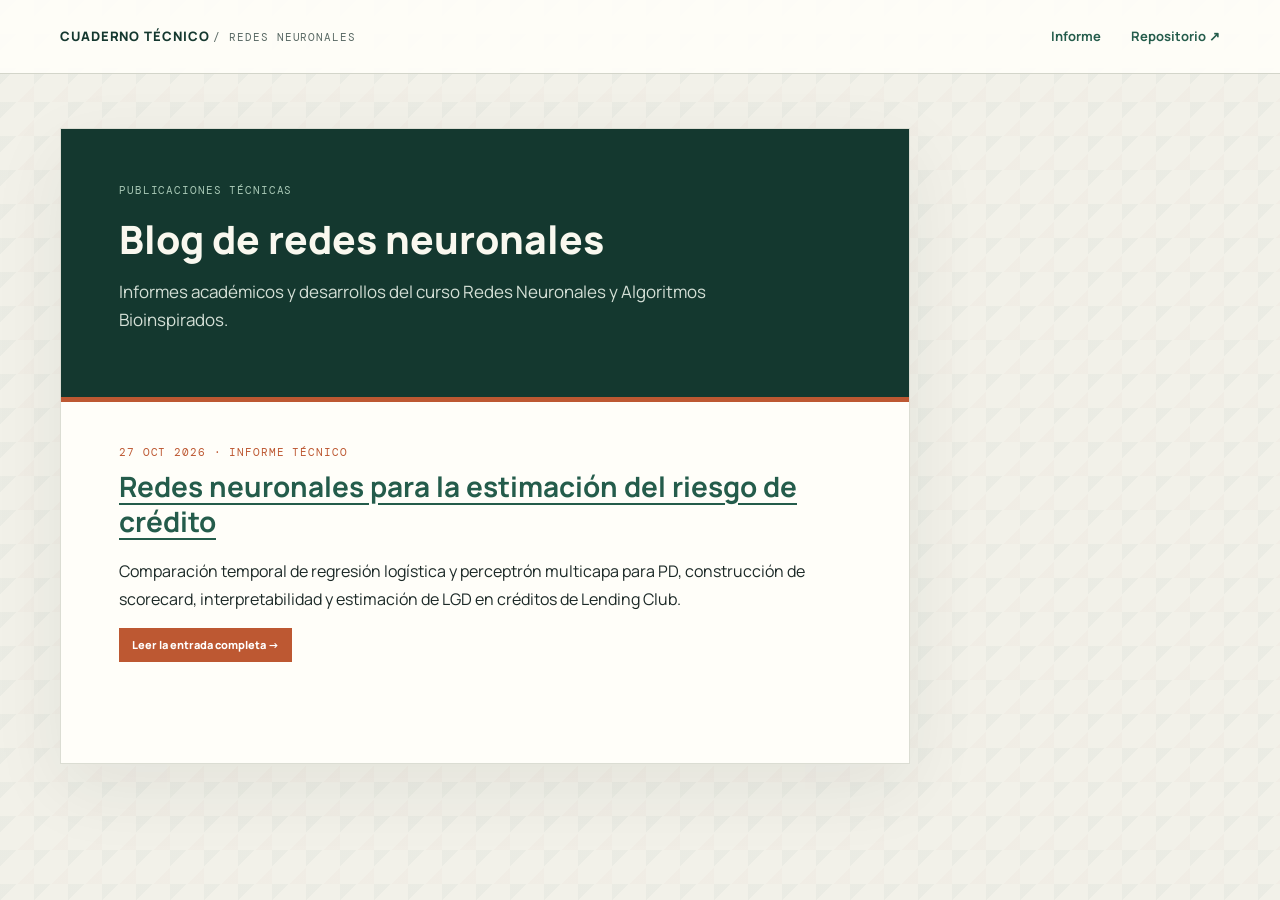
==== docs/blog/index.html @ 9cac5118 "blog" ====
<!doctype html>
<html lang="es">
<head>
  <meta charset="utf-8">
  <meta name="viewport" content="width=device-width, initial-scale=1">
  <title>Blog | Cuaderno técnico</title>
  <link rel="stylesheet" href="../assets/blog.css">
</head>
<body>
  <header class="masthead"><div class="masthead-inner">
    <a class="brand" href="../">CUADERNO TÉCNICO <span>/ REDES NEURONALES</span></a>
    <nav aria-label="Navegación principal"><a href="../">Informe</a><a href="https://github.com/DavidAgr5421/Trabajo02RedesNeuronales">Repositorio ↗</a></nav>
  </div></header>
  <main class="page-layout">
    <article class="article">
      <header class="article-heading">
        <p class="kicker">PUBLICACIONES TÉCNICAS</p>
        <h1>Blog de redes neuronales</h1>
        <p class="dek">Informes académicos y desarrollos del curso Redes Neuronales y Algoritmos Bioinspirados.</p>
      </header>
      <section>
        <p class="section-label">27 OCT 2026 · INFORME TÉCNICO</p>
        <h2><a href="../">Redes neuronales para la estimación del riesgo de crédito</a></h2>
        <p>Comparación temporal de regresión logística y perceptrón multicapa para PD, construcción de scorecard, interpretabilidad y estimación de LGD en créditos de Lending Club.</p>
        <p><a class="button button-dark" href="../">Leer la entrada completa →</a></p>
      </section>
    </article>
  </main>
</body>
</html>
---- docs/assets/blog.css ----
@import url('https://fonts.googleapis.com/css2?family=DM+Mono:wght@400;500&family=Manrope:wght@400;500;600;700;800&display=swap');

:root {
  --ink: #1c2927;
  --muted: #596964;
  --paper: #f2f1e9;
  --surface: #fffef9;
  --line: #d3d5ca;
  --green: #245c4b;
  --deep: #14382f;
  --orange: #bd5832;
  --mono: 'DM Mono', monospace;
  --sans: 'Manrope', 'Segoe UI', sans-serif;
}

* { box-sizing: border-box; }
html { scroll-behavior: smooth; }
body {
  min-width: 1180px;
  margin: 0;
  color: var(--ink);
  background: var(--paper);
  background-image: linear-gradient(135deg, rgba(36, 92, 75, .035) 25%, transparent 25%), linear-gradient(315deg, rgba(189, 88, 50, .025) 25%, transparent 25%);
  background-size: 34px 34px;
  font: 16px/1.76 var(--sans);
}
a { color: var(--green); text-underline-offset: .2em; }
a:hover { color: var(--orange); }
.masthead { height: 74px; border-bottom: 1px solid var(--line); background: rgba(255, 254, 249, .92); }
.masthead-inner { width: 1160px; height: 100%; margin: 0 auto; display: flex; align-items: center; justify-content: space-between; }
.brand { color: var(--deep); font-size: 13px; font-weight: 800; letter-spacing: .07em; text-decoration: none; }
.brand span { color: var(--muted); font: 11px var(--mono); }
.masthead nav { display: flex; gap: 30px; font-size: 13px; font-weight: 700; }
.masthead nav a { text-decoration: none; }
.page-layout { width: 1160px; margin: 54px auto 110px; display: grid; grid-template-columns: 220px 850px; gap: 64px; align-items: start; }
.contents { position: sticky; top: 28px; display: flex; flex-direction: column; border-top: 3px solid var(--green); padding-top: 14px; }
.contents-label, .section-label, .kicker { color: var(--orange); font: 11px/1.5 var(--mono); letter-spacing: .08em; }
.contents-label { margin: 0 0 13px; color: var(--muted); }
.contents > a:not(.download-link) { padding: 5px 0; border-bottom: 1px solid rgba(211, 213, 202, .65); color: var(--muted); font-size: 12px; line-height: 1.45; text-decoration: none; }
.contents > a:hover { color: var(--green); }
.download-link { margin-top: 17px; padding: 10px 12px; border: 1px solid var(--green); color: var(--green); font-size: 12px; font-weight: 800; text-align: center; text-decoration: none; }
.article { width: 850px; background: var(--surface); padding: 0 58px 50px; border: 1px solid rgba(211, 213, 202, .8); box-shadow: 0 24px 70px rgba(28, 41, 39, .07); }
.article-heading { margin: 0 -58px 42px; padding: 53px 58px 39px; color: #f9f8ef; background: var(--deep); border-bottom: 5px solid var(--orange); }
.article-heading .kicker { color: #a7c7b5; margin: 0 0 18px; }
h1, h2, h3 { font-family: var(--sans); }
.article-heading h1 { width: 720px; margin: 0 0 17px; font-size: 39px; line-height: 1.15; font-weight: 800; }
.dek { width: 690px; margin: 0 0 24px; color: #d4dfd6; font-size: 17px; line-height: 1.65; }
.byline { width: 710px; padding-top: 15px; border-top: 1px solid rgba(255,255,255,.2); display: grid; gap: 7px; color: #c1d1c5; font-size: 11px; line-height: 1.55; }
.article-tools { display: flex; gap: 9px; margin-top: 22px; }
.button { display: inline-block; padding: 8px 12px; border: 1px solid #aac3b5; color: white; font-size: 11px; font-weight: 800; line-height: 1.4; text-decoration: none; }
.button-dark { background: var(--orange); border-color: var(--orange); }
.button-light { background: transparent; }
section { margin: 0 0 51px; scroll-margin-top: 30px; }
section .section-label { margin: 0 0 8px; }
section h2 { margin: 0 0 18px; font-size: 28px; line-height: 1.25; color: var(--deep); }
section h3 { margin: 32px 0 9px; font-size: 18px; line-height: 1.35; color: var(--green); }
section p { margin: 0 0 15px; }
.abstract { padding: 26px 28px 20px; margin: 0 -1px 48px; border-left: 4px solid var(--orange); background: #f0f3ec; }
.abstract .section-label { margin: 0 0 10px; }
.abstract p:last-child { margin-bottom: 0; }
figure { margin: 28px 0 35px; padding: 0; }
figure img { display: block; width: 100%; height: auto; border: 1px solid #e0e1dc; background: white; }
figcaption { margin-top: 9px; color: var(--muted); font-size: 12px; line-height: 1.55; }
table { width: 100%; margin: 26px 0 10px; border-collapse: collapse; font-size: 12px; line-height: 1.5; }
caption { padding: 0 0 10px; color: var(--deep); font-size: 13px; font-weight: 800; text-align: left; }
th, td { padding: 9px 10px; border: 1px solid var(--line); text-align: left; vertical-align: top; }
th { background: #e9eee7; color: var(--deep); font-size: 11px; font-weight: 800; }
tbody tr:nth-child(even) { background: #f8f8f3; }
.table-note { color: var(--muted); font-size: 11px; }
.equation { margin: 17px 0 19px; padding: 14px 18px; border-left: 3px solid var(--green); background: #eef1eb; color: #1c3730; font: 13px/1.9 var(--mono); }
code { padding: 1px 4px; background: #edf0e9; color: #294d41; font: .9em var(--mono); }
ol, ul { padding-left: 23px; }
li { padding-left: 3px; margin-bottom: 8px; }
.findings { list-style: decimal; }
.references { padding-left: 23px; font-size: 12px; line-height: 1.65; }
.references li { padding-left: 4px; margin-bottom: 11px; }
.article-end { display: flex; justify-content: space-between; margin: 60px -58px 0; padding: 20px 58px 0; border-top: 1px solid var(--line); color: var(--muted); font-size: 11px; }
.article-end a { font-weight: 800; text-decoration: none; }
.article-end span { font-family: var(--mono); }
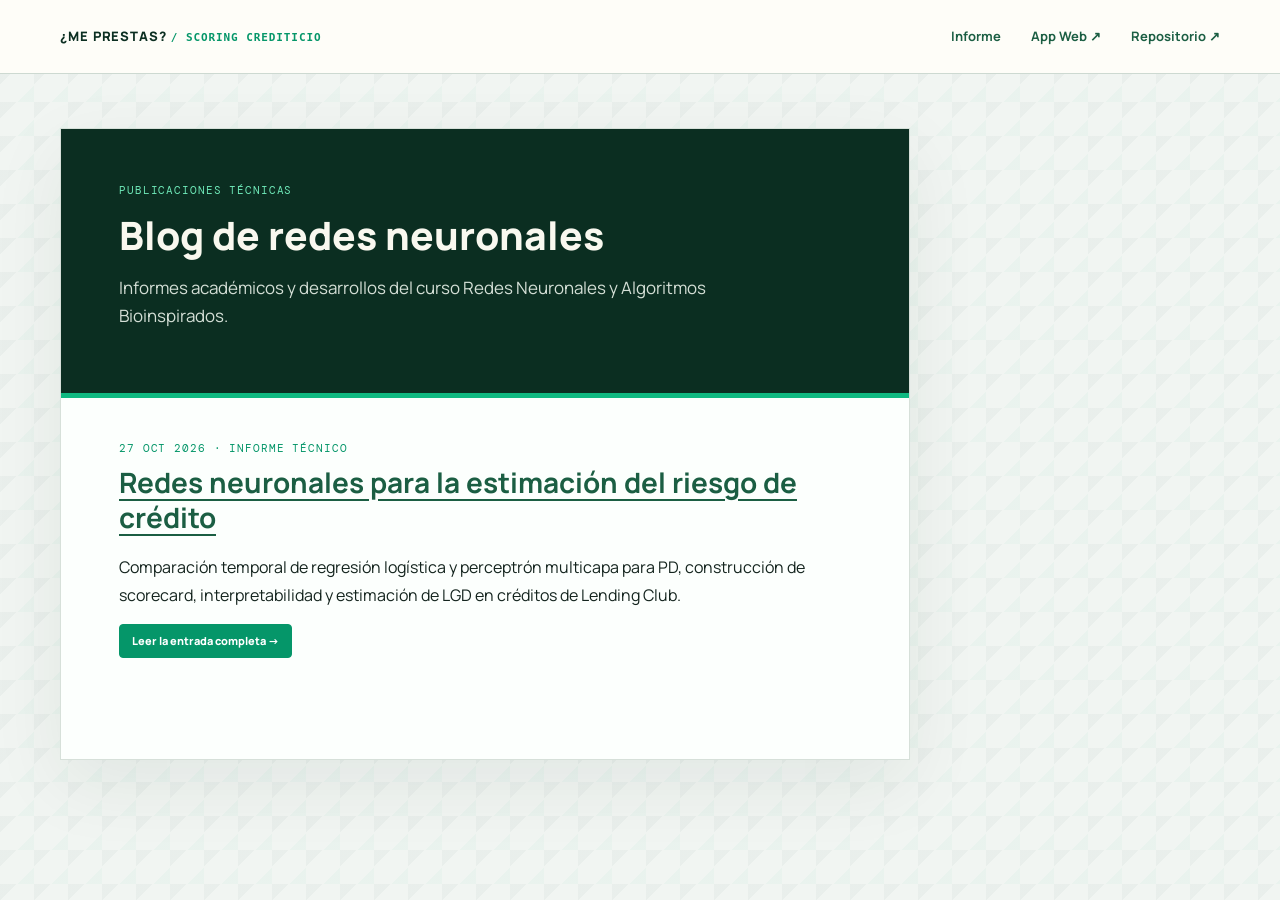
==== commit 332eca0d: "feat(branding): anadir titulo Me Prestas y migrar interfaz a paleta de verdes en GitHub Pages y Stre" ====
--- a/docs/blog/index.html
+++ b/docs/blog/index.html
@@ -3,13 +3,13 @@
 <head>
   <meta charset="utf-8">
   <meta name="viewport" content="width=device-width, initial-scale=1">
-  <title>Blog | Cuaderno técnico</title>
+  <title>¿Me prestas? · Blog | Cuaderno técnico</title>
   <link rel="stylesheet" href="../assets/blog.css">
 </head>
 <body>
   <header class="masthead"><div class="masthead-inner">
-    <a class="brand" href="../">CUADERNO TÉCNICO <span>/ REDES NEURONALES</span></a>
-    <nav aria-label="Navegación principal"><a href="../">Informe</a><a href="https://github.com/DavidAgr5421/Trabajo02RedesNeuronales">Repositorio ↗</a></nav>
+    <a class="brand" href="../">¿ME PRESTAS? <span>/ SCORING CREDITICIO</span></a>
+    <nav aria-label="Navegación principal"><a href="../">Informe</a><a href="https://trabajo02redesneuronales.streamlit.app" target="_blank">App Web ↗</a><a href="https://github.com/DavidAgr5421/Trabajo02RedesNeuronales">Repositorio ↗</a></nav>
   </div></header>
   <main class="page-layout">
     <article class="article">
--- a/docs/assets/blog.css
+++ b/docs/assets/blog.css
@@ -1,14 +1,17 @@
 @import url('https://fonts.googleapis.com/css2?family=DM+Mono:wght@400;500&family=Manrope:wght@400;500;600;700;800&display=swap');
 
 :root {
-  --ink: #1c2927;
-  --muted: #596964;
-  --paper: #f2f1e9;
-  --surface: #fffef9;
-  --line: #d3d5ca;
-  --green: #245c4b;
-  --deep: #14382f;
-  --orange: #bd5832;
+  --ink: #14241e;
+  --muted: #4e655c;
+  --paper: #f1f5f2;
+  --surface: #fcfffd;
+  --line: #cdd9d1;
+  --green: #1b5e43;
+  --deep: #0b2e21;
+  --emerald: #10b981;
+  --emerald-dark: #059669;
+  --emerald-light: #d1fae5;
+  --emerald-accent: #0f766e;
   --mono: 'DM Mono', monospace;
   --sans: 'Manrope', 'Segoe UI', sans-serif;
 }
@@ -20,60 +23,74 @@
   margin: 0;
   color: var(--ink);
   background: var(--paper);
-  background-image: linear-gradient(135deg, rgba(36, 92, 75, .035) 25%, transparent 25%), linear-gradient(315deg, rgba(189, 88, 50, .025) 25%, transparent 25%);
+  background-image: linear-gradient(135deg, rgba(27, 94, 67, .04) 25%, transparent 25%), linear-gradient(315deg, rgba(16, 185, 129, .03) 25%, transparent 25%);
   background-size: 34px 34px;
   font: 16px/1.76 var(--sans);
 }
 a { color: var(--green); text-underline-offset: .2em; }
-a:hover { color: var(--orange); }
-.masthead { height: 74px; border-bottom: 1px solid var(--line); background: rgba(255, 254, 249, .92); }
+a:hover { color: var(--emerald-dark); }
+.masthead { height: 74px; border-bottom: 1px solid var(--line); background: rgba(255, 254, 249, .95); }
 .masthead-inner { width: 1160px; height: 100%; margin: 0 auto; display: flex; align-items: center; justify-content: space-between; }
 .brand { color: var(--deep); font-size: 13px; font-weight: 800; letter-spacing: .07em; text-decoration: none; }
-.brand span { color: var(--muted); font: 11px var(--mono); }
+.brand span { color: var(--emerald-dark); font: 11px var(--mono); font-weight: 600; }
 .masthead nav { display: flex; gap: 30px; font-size: 13px; font-weight: 700; }
 .masthead nav a { text-decoration: none; }
 .page-layout { width: 1160px; margin: 54px auto 110px; display: grid; grid-template-columns: 220px 850px; gap: 64px; align-items: start; }
 .contents { position: sticky; top: 28px; display: flex; flex-direction: column; border-top: 3px solid var(--green); padding-top: 14px; }
-.contents-label, .section-label, .kicker { color: var(--orange); font: 11px/1.5 var(--mono); letter-spacing: .08em; }
+.contents-label, .section-label, .kicker { color: var(--emerald-dark); font: 11px/1.5 var(--mono); letter-spacing: .08em; }
 .contents-label { margin: 0 0 13px; color: var(--muted); }
 .contents > a:not(.download-link) { padding: 5px 0; border-bottom: 1px solid rgba(211, 213, 202, .65); color: var(--muted); font-size: 12px; line-height: 1.45; text-decoration: none; }
 .contents > a:hover { color: var(--green); }
 .download-link { margin-top: 17px; padding: 10px 12px; border: 1px solid var(--green); color: var(--green); font-size: 12px; font-weight: 800; text-align: center; text-decoration: none; }
-.article { width: 850px; background: var(--surface); padding: 0 58px 50px; border: 1px solid rgba(211, 213, 202, .8); box-shadow: 0 24px 70px rgba(28, 41, 39, .07); }
-.article-heading { margin: 0 -58px 42px; padding: 53px 58px 39px; color: #f9f8ef; background: var(--deep); border-bottom: 5px solid var(--orange); }
-.article-heading .kicker { color: #a7c7b5; margin: 0 0 18px; }
+.download-link:hover { background: var(--emerald-light); color: var(--deep); }
+.article { width: 850px; background: var(--surface); padding: 0 58px 50px; border: 1px solid rgba(205, 217, 209, .8); box-shadow: 0 24px 70px rgba(11, 46, 33, .07); }
+.article-heading { margin: 0 -58px 42px; padding: 53px 58px 39px; color: #f9f8ef; background: var(--deep); border-bottom: 5px solid var(--emerald); }
+.article-heading .kicker { color: #6ee7b7; margin: 0 0 14px; }
 h1, h2, h3 { font-family: var(--sans); }
-.article-heading h1 { width: 720px; margin: 0 0 17px; font-size: 39px; line-height: 1.15; font-weight: 800; }
+.brand-title { width: 720px; margin: 0 0 6px; font-size: 46px; line-height: 1.12; font-weight: 800; color: #6ee7b7; letter-spacing: -0.02em; }
+.sub-title { width: 720px; margin: 0 0 18px; font-size: 26px; line-height: 1.25; font-weight: 700; color: #ffffff; }
+.article-heading h1:not(.brand-title) { width: 720px; margin: 0 0 17px; font-size: 39px; line-height: 1.15; font-weight: 800; }
 .dek { width: 690px; margin: 0 0 24px; color: #d4dfd6; font-size: 17px; line-height: 1.65; }
 .byline { width: 710px; padding-top: 15px; border-top: 1px solid rgba(255,255,255,.2); display: grid; gap: 7px; color: #c1d1c5; font-size: 11px; line-height: 1.55; }
 .article-tools { display: flex; gap: 9px; margin-top: 22px; }
-.button { display: inline-block; padding: 8px 12px; border: 1px solid #aac3b5; color: white; font-size: 11px; font-weight: 800; line-height: 1.4; text-decoration: none; }
-.button-dark { background: var(--orange); border-color: var(--orange); }
+.button { display: inline-block; padding: 8px 12px; border: 1px solid #aac3b5; color: white; font-size: 11px; font-weight: 800; line-height: 1.4; text-decoration: none; border-radius: 4px; transition: all 0.15s ease; }
+.button-dark { background: var(--emerald-dark); border-color: var(--emerald-dark); }
+.button-dark:hover { background: var(--emerald); border-color: var(--emerald); }
 .button-light { background: transparent; }
+.button-light:hover { background: rgba(255,255,255,0.1); }
 section { margin: 0 0 51px; scroll-margin-top: 30px; }
 section .section-label { margin: 0 0 8px; }
 section h2 { margin: 0 0 18px; font-size: 28px; line-height: 1.25; color: var(--deep); }
 section h3 { margin: 32px 0 9px; font-size: 18px; line-height: 1.35; color: var(--green); }
 section p { margin: 0 0 15px; }
-.abstract { padding: 26px 28px 20px; margin: 0 -1px 48px; border-left: 4px solid var(--orange); background: #f0f3ec; }
+.abstract { padding: 26px 28px 20px; margin: 0 -1px 48px; border-left: 4px solid var(--emerald-dark); background: #ecf7f1; }
 .abstract .section-label { margin: 0 0 10px; }
 .abstract p:last-child { margin-bottom: 0; }
 figure { margin: 28px 0 35px; padding: 0; }
-figure img { display: block; width: 100%; height: auto; border: 1px solid #e0e1dc; background: white; }
+figure img { display: block; width: 100%; height: auto; border: 1px solid #dbe5df; background: white; }
 figcaption { margin-top: 9px; color: var(--muted); font-size: 12px; line-height: 1.55; }
 table { width: 100%; margin: 26px 0 10px; border-collapse: collapse; font-size: 12px; line-height: 1.5; }
 caption { padding: 0 0 10px; color: var(--deep); font-size: 13px; font-weight: 800; text-align: left; }
 th, td { padding: 9px 10px; border: 1px solid var(--line); text-align: left; vertical-align: top; }
-th { background: #e9eee7; color: var(--deep); font-size: 11px; font-weight: 800; }
-tbody tr:nth-child(even) { background: #f8f8f3; }
+th { background: #e3ede7; color: var(--deep); font-size: 11px; font-weight: 800; }
+tbody tr:nth-child(even) { background: #f6faf7; }
 .table-note { color: var(--muted); font-size: 11px; }
-.equation { margin: 17px 0 19px; padding: 14px 18px; border-left: 3px solid var(--green); background: #eef1eb; color: #1c3730; font: 13px/1.9 var(--mono); }
-code { padding: 1px 4px; background: #edf0e9; color: #294d41; font: .9em var(--mono); }
+.table-source { margin-top: 6px; margin-bottom: 24px; color: var(--muted); font-size: 11px; line-height: 1.5; }
+.table-source em { font-weight: 700; font-style: normal; color: var(--deep); }
+.finding-card { margin: 22px 0 28px; padding: 22px 24px; border: 1px solid var(--line); background: #fcfffd; border-left: 4px solid var(--emerald); box-shadow: 0 2px 8px rgba(0,0,0,0.03); }
+.finding-card h3 { margin: 0 0 10px; font-size: 16px; color: var(--deep); }
+.finding-badge { display: inline-block; padding: 3px 8px; margin-bottom: 12px; background: #d1fae5; color: var(--deep); font: 11px/1.3 var(--mono); font-weight: 700; border-radius: 2px; letter-spacing: 0.04em; }
+.finding-field { margin: 10px 0; font-size: 13.5px; line-height: 1.6; }
+.finding-field strong { color: var(--deep); font-weight: 700; }
+.finding-prompt { background: #eff6f2; padding: 8px 12px; border-left: 3px solid var(--muted); font-family: var(--mono); font-size: 12px; margin: 6px 0; color: #1e382f; }
+.finding-response { background: #ecfdf5; padding: 8px 12px; border-left: 3px solid var(--emerald); font-size: 12.5px; margin: 6px 0; color: #064e3b; font-style: italic; }
+.equation { margin: 17px 0 19px; padding: 14px 18px; border-left: 3px solid var(--emerald); background: #eef6f2; color: #0f3d2f; font: 13px/1.9 var(--mono); }
+code { padding: 1px 4px; background: #e3ede7; color: #124032; font: .9em var(--mono); border-radius: 3px; }
 ol, ul { padding-left: 23px; }
 li { padding-left: 3px; margin-bottom: 8px; }
 .findings { list-style: decimal; }
 .references { padding-left: 23px; font-size: 12px; line-height: 1.65; }
 .references li { padding-left: 4px; margin-bottom: 11px; }
 .article-end { display: flex; justify-content: space-between; margin: 60px -58px 0; padding: 20px 58px 0; border-top: 1px solid var(--line); color: var(--muted); font-size: 11px; }
-.article-end a { font-weight: 800; text-decoration: none; }
+.article-end a { font-weight: 800; text-decoration: none; color: var(--emerald-dark); }
 .article-end span { font-family: var(--mono); }
